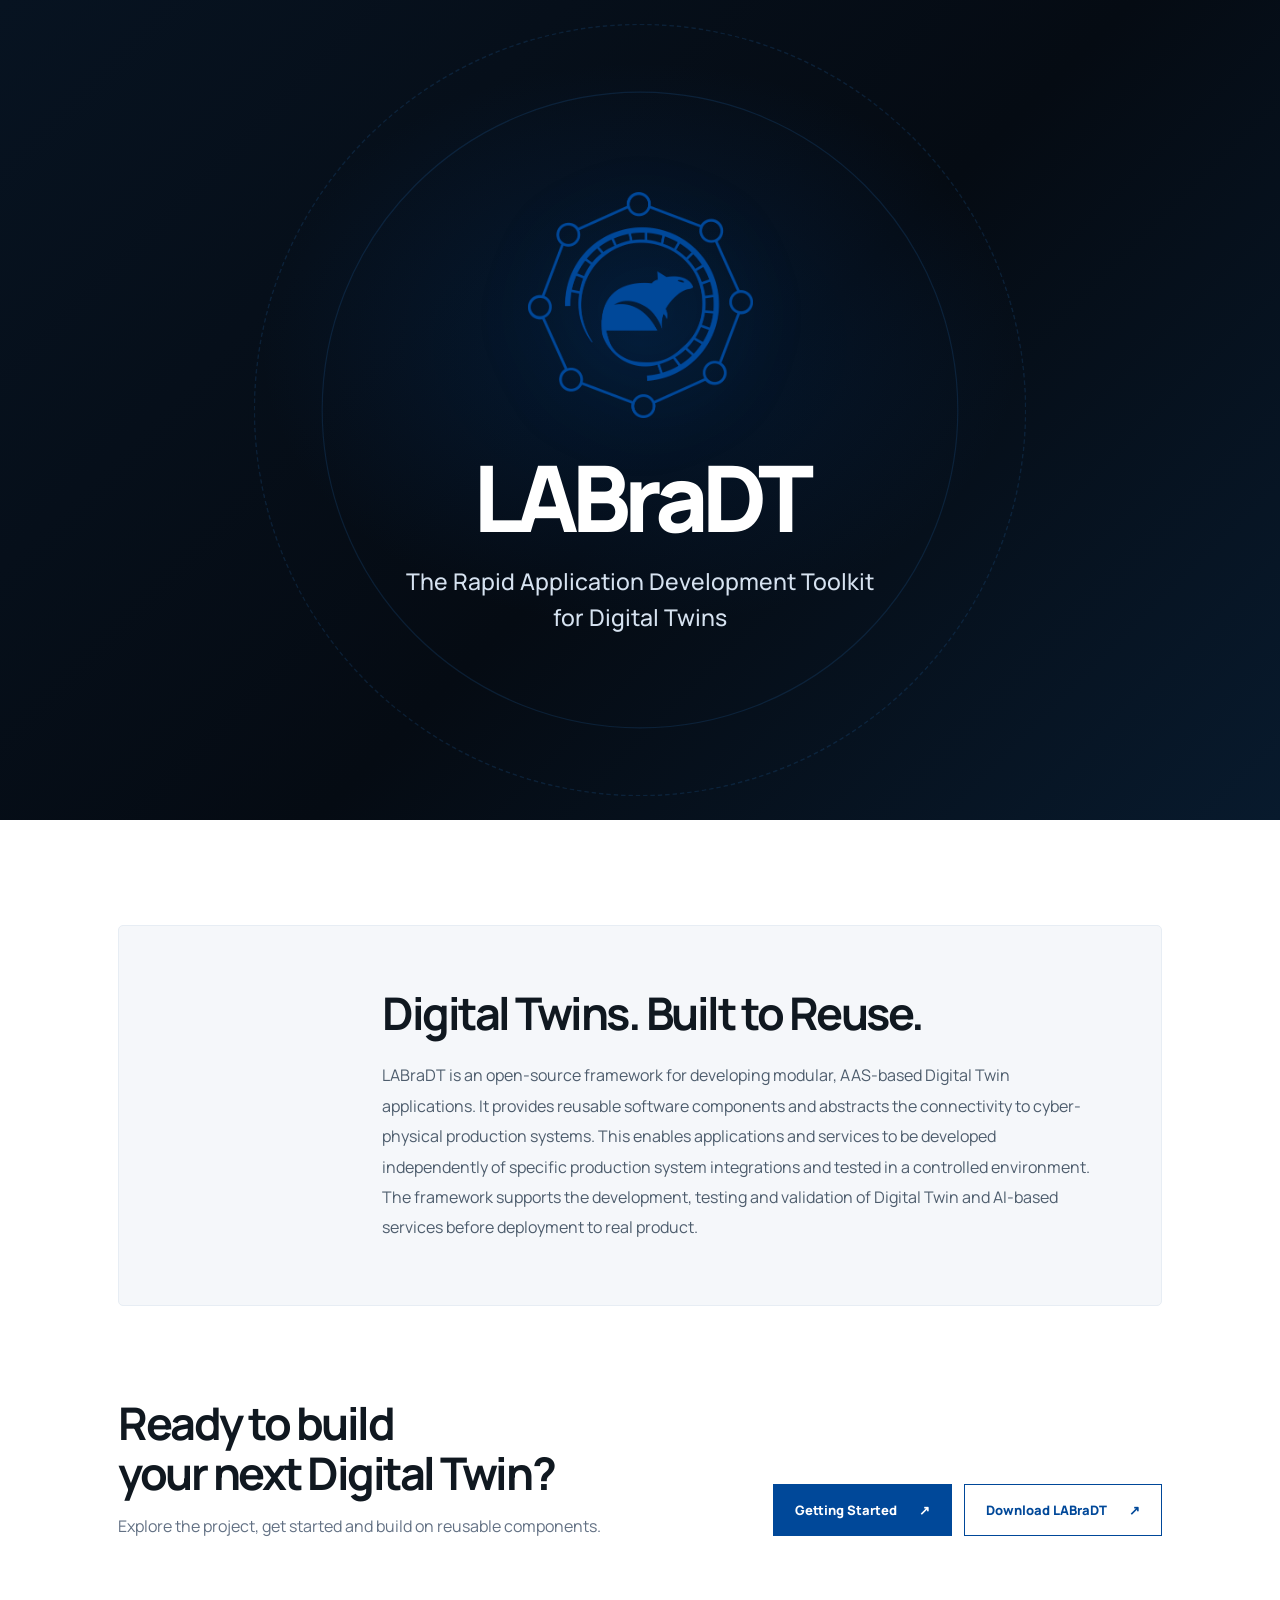
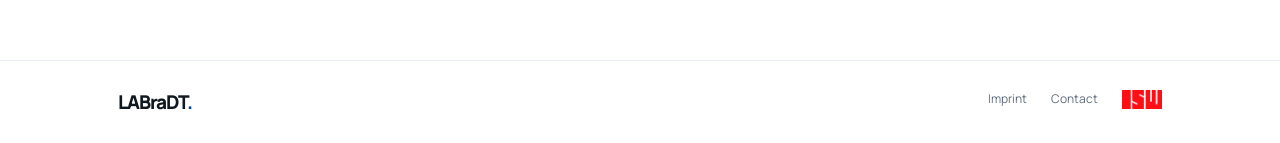
==== index.html @ 7f805bc2 "Add files via upload" ====
<!doctype html>
<html lang="en">
<head>
  <meta charset="utf-8">
  <meta name="viewport" content="width=device-width, initial-scale=1">
  <meta name="theme-color" content="#004899">
  <meta name="description" content="LABraDT — The Rapid Application Development Toolkit for Digital Twins. Digital Twins. Built to Reuse.">
  <title>LABraDT — Digital Twins. Built to Reuse.</title>
  <link rel="icon" type="image/png" href="assets/LABraDT.png">
  <link rel="stylesheet" href="styles.css">
</head>
<body>
  <main>
    <section class="hero" aria-labelledby="project-title">
      <div class="hero-inner">
        <img class="logo" src="assets/LABraDT.png" alt="LABraDT project logo">
        <h1 id="project-title">LABraDT</h1>
        <p class="descriptor">The Rapid Application Development Toolkit<br class="desktop-break"> for Digital Twins</p>
      </div>
    </section>

    <section class="content" id="about">
      <article class="info-panel">
        <div class="panel-mark" aria-hidden="true"></div>
        <div>
          <h2>Digital Twins. Built to Reuse.</h2>
          <p>LABraDT is an open-source framework for developing modular, AAS-based Digital Twin applications. It provides reusable software components and abstracts the connectivity to cyber-physical production systems. This enables applications and services to be developed independently of specific production system integrations and tested in a controlled environment. The framework supports the development, testing and validation of Digital Twin and AI-based services before deployment to real product.</p>
        </div>
      </article>

      <section class="cta" aria-labelledby="cta-title">
        <div>
          <h2 id="cta-title">Ready to build<br>your next Digital Twin?</h2>
          <p>Explore the project, get started and build on reusable components.</p>
        </div>
        <div class="actions">
          <a class="button button-primary" href="https://github.com/LABraDT-Framework" target="_blank" rel="noopener noreferrer">Getting Started <span aria-hidden="true">↗</span></a>
          <a class="button button-outline" href="https://github.com/orgs/LABraDT-Framework/packages" target="_blank" rel="noopener noreferrer">Download LABraDT <span aria-hidden="true">↗</span></a>
        </div>
      </section>
    </section>
  </main>

  <footer class="footer">
    <div class="footer-inner">
      <a class="footer-brand" href="#" aria-label="LABraDT home">LABraDT<span>.</span></a>
      <div class="footer-links">
        <a href="imprint.html">Imprint</a>
        <a href="mailto:labradt@isw.uni-stuttgart.de">Contact <span aria-hidden="true"></a>
		<a href="https://www.isw.uni-stuttgart.de/en/"><img src="assets/logo-isw.jpg" alt="ISW, University of stuttgart" width="40"></span></a>
      </div>
    </div>
  </footer>
</body>
</html>
---- styles.css ----
@import url('https://fonts.googleapis.com/css2?family=DM+Mono:wght@400;500&family=Manrope:wght@400;500;600;700;800&display=swap');

:root {
  --blue: #004899;
  --blue-bright: #1766b3;
  --ink: #101820;
  --muted: #637184;
  --paper: #f5f7fa;
  --line: rgba(0, 72, 153, .17);
  font-family: "Manrope", "Segoe UI", sans-serif;
  color: var(--ink);
  background: #fff;
  scroll-behavior: smooth;
}
* { box-sizing: border-box; }
body { margin: 0; min-width: 320px; }
a { color: inherit; }
.hero {
  min-height: 690px;
  min-height: min(820px, 100svh);
  display: grid;
  place-items: center;
  padding: 72px 24px 64px;
  color: white;
  text-align: center;
  background:
    radial-gradient(ellipse at 50% 42%, rgba(0,72,153,.22), transparent 42%),
    linear-gradient(135deg, #071321 0%, #050b13 54%, #081a2d 100%);
  position: relative;
  overflow: hidden;
}
.hero::before, .hero::after {
  content: "";
  position: absolute;
  width: 520px; height: 520px;
  border: 1px solid rgba(42, 125, 206, .17);
  border-radius: 50%;
  pointer-events: none;
}
.hero::before { transform: scale(1.22); }
.hero::after { transform: scale(1.48); border-style: dashed; }
.hero-inner { position: relative; z-index: 1; max-width: 850px; }
.logo {
  width: clamp(150px, 20vw, 225px);
  height: auto;
  display: block;
  margin: 0 auto 34px;
  filter: drop-shadow(0 12px 35px rgba(0,72,153,.22));
}
.eyebrow, .section-label {
  font: 500 11px/1.5 "DM Mono", monospace;
  letter-spacing: .19em;
  text-transform: uppercase;
}
.eyebrow { color: #83b8ef; margin: 0 0 16px; }
h1 { font-size: clamp(54px, 9vw, 92px); letter-spacing: -.075em; line-height: .98; margin: 0; font-weight: 800; }
.descriptor { font-size: clamp(17px, 2.5vw, 23px); line-height: 1.55; color: #d6e2f0; margin: 22px 0 0; font-weight: 500; }
.claim { margin: 23px 0 0; color: #9eabb9; font-size: clamp(14px, 2vw, 17px); letter-spacing: .025em; }
.claim span { color: #fff; font-weight: 800; }
.scroll-cue { display: inline-grid; place-items: center; margin-top: 58px; width: 34px; height: 48px; border: 1px solid rgba(255,255,255,.32); border-radius: 22px; }
.scroll-cue span { width: 4px; height: 8px; border-radius: 4px; background: #76b5f3; transform: translateY(-5px); }
.content { max-width: 1100px; margin: 0 auto; padding: 105px 28px 100px; }
.section-label { color: var(--blue); margin-bottom: 23px; }
.info-panel {
  display: grid; grid-template-columns: 155px 1fr; gap: 46px;
  padding: clamp(30px, 5vw, 62px);
  background: var(--paper);
  border: 1px solid #e7edf4;
  border-radius: 5px;
  position: relative;
}
.panel-mark {
  color: var(--blue); font: 500 18px "DM Mono", monospace;
  letter-spacing: -.08em; align-self: start; padding-top: 9px;
}
.panel-mark span { color: #7a8da3; }
.info-panel h2, .cta h2 { margin: 0 0 22px; font-size: clamp(30px, 4vw, 45px); letter-spacing: -.055em; line-height: 1.12; }
.info-panel p { margin: 0; max-width: 720px; color: #4e5d6d; font-size: 16px; line-height: 1.9; }
.cta { display: flex; justify-content: space-between; align-items: end; gap: 36px; padding: 92px 0 20px; }
.cta h2 { margin-bottom: 14px; }
.cta p { color: var(--muted); margin: 0; line-height: 1.7; }
.actions { display: flex; flex-wrap: wrap; gap: 12px; padding-bottom: 4px; }
.button { display: inline-flex; align-items: center; justify-content: center; gap: 22px; min-height: 52px; padding: 0 21px; text-decoration: none; font-size: 13px; font-weight: 800; border: 1px solid var(--blue); transition: transform .2s, background .2s, color .2s; }
.button:hover { transform: translateY(-3px); }
.button-primary { color: white; background: var(--blue); }
.button-primary:hover { background: #003b7e; }
.button-outline { color: var(--blue); background: transparent; }
.button-outline:hover { background: #eaf2fb; }
.footer { border-top: 1px solid #e8edf3; }
.footer-inner { max-width: 1100px; margin: auto; padding: 28px; display: flex; align-items: center; gap: 28px; }
.footer-brand { font-weight: 800; font-size: 19px; letter-spacing: -.06em; text-decoration: none; }
.footer-brand span { color: var(--blue); }
.footer-links { display: flex; gap: 24px; margin-left: auto; }
.footer-links a { font-size: 12px; text-decoration: none; color: #5f6d7c; }
.footer-links a:hover { color: var(--blue); }
.footer-inner p { font: 11px "DM Mono", monospace; color: #8793a1; margin: 0; }
.imprint-page { background: var(--paper); min-height: 100vh; }
.imprint-wrap { max-width: 850px; margin: auto; padding: 80px 26px; }
.back-link { display: inline-block; margin-bottom: 44px; color: var(--blue); text-decoration: none; font-size: 13px; font-weight: 700; }
.imprint-wrap h1 { font-size: clamp(42px, 7vw, 66px); margin-bottom: 40px; }
.imprint-card { background: white; padding: clamp(25px, 5vw, 48px); border: 1px solid #e4eaf1; }
.imprint-card h2 { font-size: 17px; margin: 28px 0 10px; }
.imprint-card h2:first-child { margin-top: 0; }
.imprint-card p { color: #536273; line-height: 1.8; margin: 0; }
.placeholder { color: var(--blue); background: #edf4fc; padding: 1px 5px; }
.mail-link { display: inline-block; margin-top: 16px; color: var(--blue); font-weight: 800; text-decoration: none; }
@media (max-width: 720px) {
  .hero { min-height: 720px; }
  .info-panel { grid-template-columns: 1fr; gap: 18px; }
  .panel-mark { padding: 0; }
  .cta { align-items: start; flex-direction: column; padding-top: 72px; }
  .actions { width: 100%; }
  .button { flex: 1 1 180px; }
  .footer-inner { flex-wrap: wrap; }
  .footer-links { margin-left: auto; }
  .footer-inner p { width: 100%; }
}
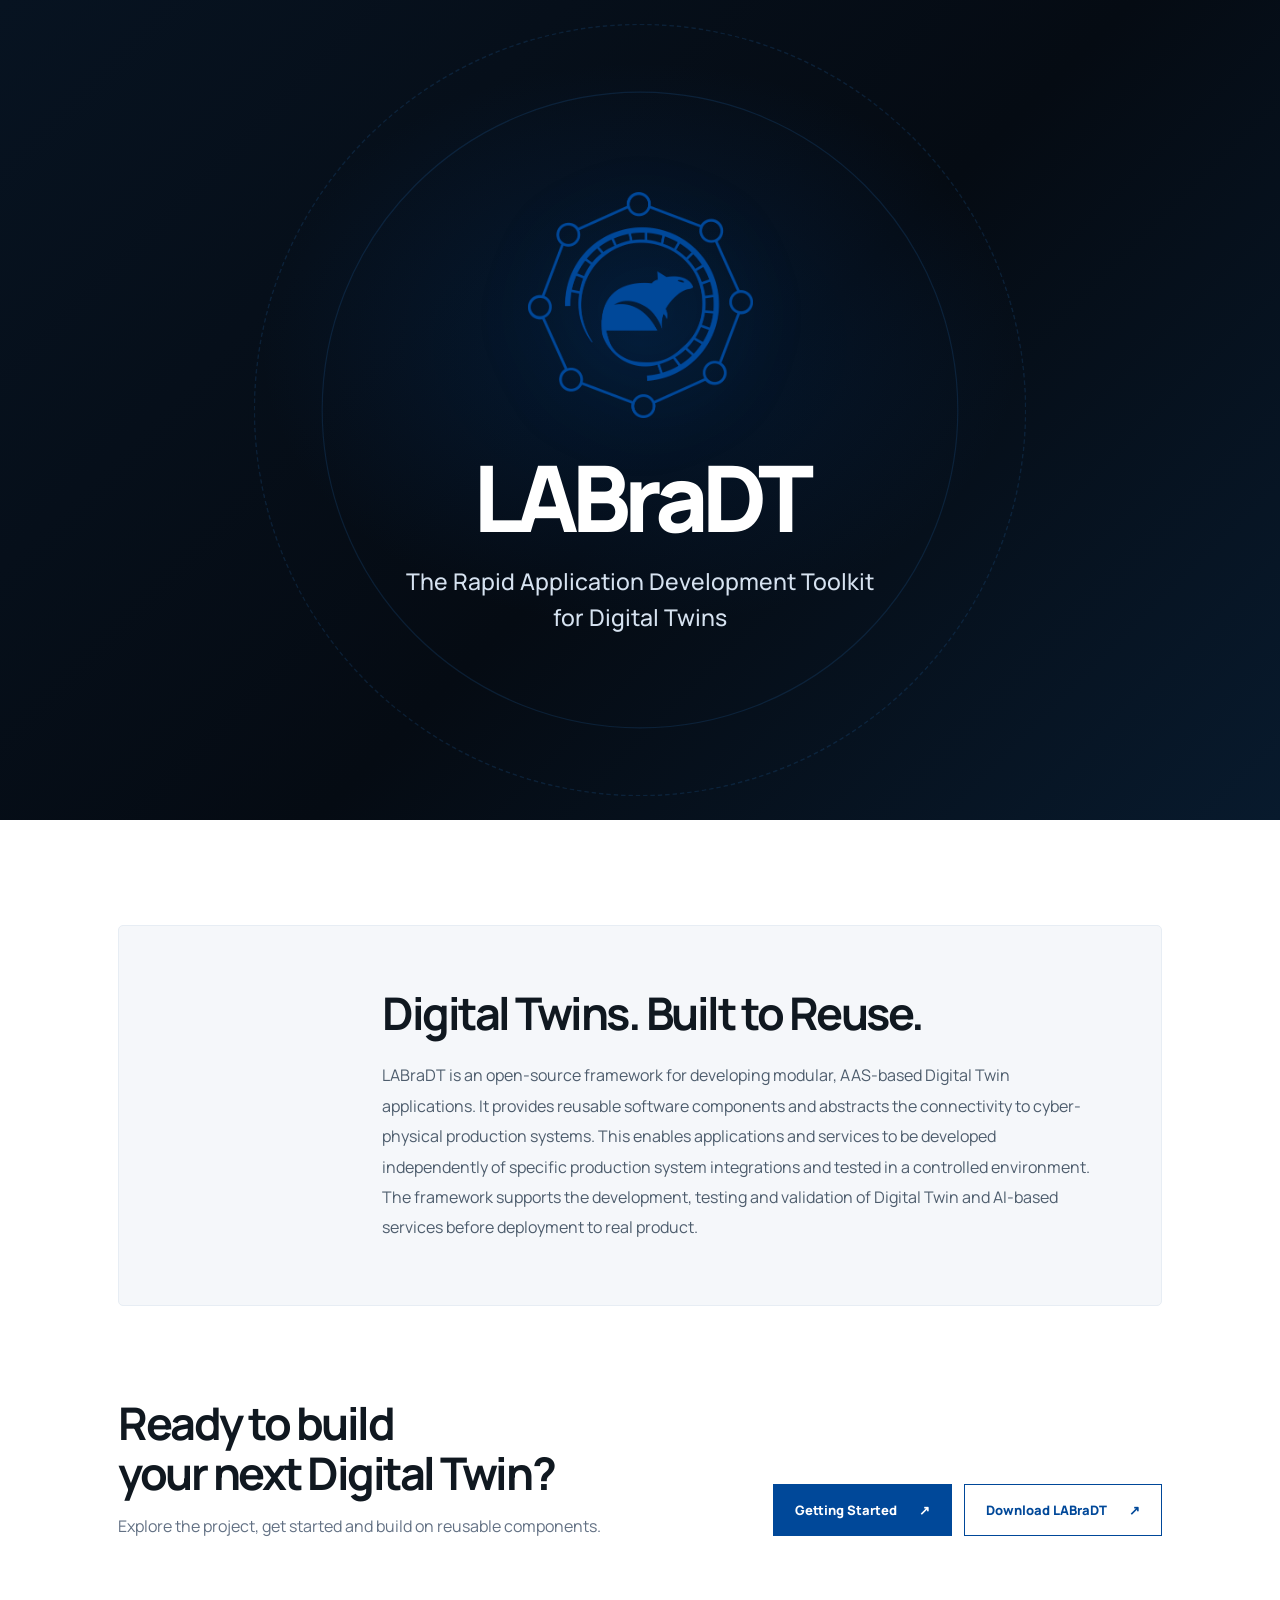
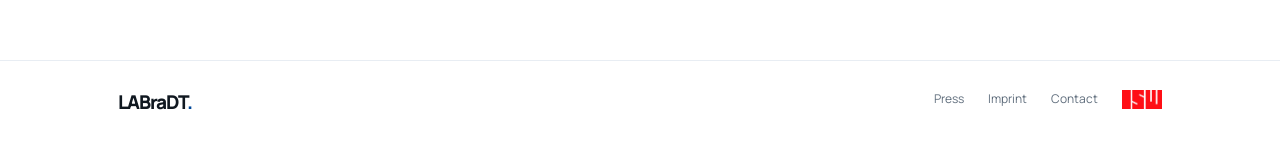
==== commit 1e026b75: "Update index.html" ====
--- a/index.html
+++ b/index.html
@@ -45,6 +45,7 @@
     <div class="footer-inner">
       <a class="footer-brand" href="#" aria-label="LABraDT home">LABraDT<span>.</span></a>
       <div class="footer-links">
+		<a href="media.html">Press</a>
         <a href="imprint.html">Imprint</a>
         <a href="mailto:labradt@isw.uni-stuttgart.de">Contact <span aria-hidden="true"></a>
 		<a href="https://www.isw.uni-stuttgart.de/en/"><img src="assets/logo-isw.jpg" alt="ISW, University of stuttgart" width="40"></span></a>
